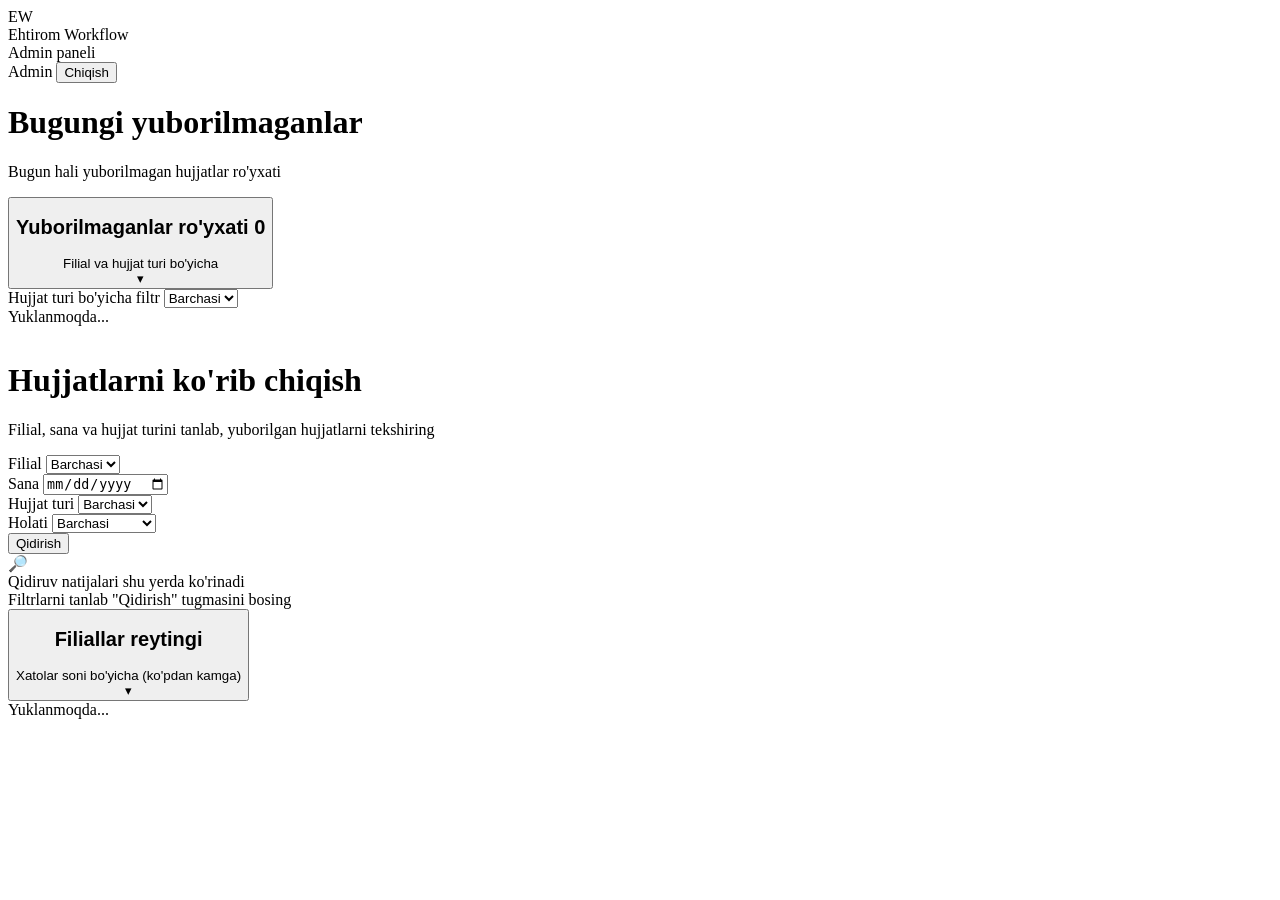
==== frontend/admin.html @ 8142ce18 "Add files via upload" ====
<!DOCTYPE html>
<html lang="uz">
<head>
<meta charset="UTF-8">
<meta name="viewport" content="width=device-width, initial-scale=1.0">
<title>Ehtirom Workflow — Admin paneli</title>
<link rel="preconnect" href="https://fonts.googleapis.com">
<link href="https://fonts.googleapis.com/css2?family=Manrope:wght@700;800&family=Inter:wght@400;500;600;700&display=swap" rel="stylesheet">
<link rel="stylesheet" href="css/style.css">
</head>
<body>

<header class="topbar">
  <div class="topbar__brand">
    <div class="topbar__mark">EW</div>
    <div>
      <div class="topbar__title">Ehtirom Workflow</div>
      <div class="topbar__subtitle">Admin paneli</div>
    </div>
  </div>
  <div class="topbar__right">
    <span class="badge-role">Admin</span>
    <button class="btn-logout" onclick="logout()">Chiqish</button>
  </div>
</header>

<main class="page">
  <div class="page-head">
    <h1>Bugungi yuborilmaganlar</h1>
    <p>Bugun hali yuborilmagan hujjatlar ro'yxati</p>
  </div>

  <div class="card" id="missingCard">
    <button type="button" class="collapsible-head" id="missingToggle" aria-expanded="false">
      <div>
        <h2>Yuborilmaganlar ro'yxati <span class="count-badge" id="missingCountBadge">0</span></h2>
        <div class="card-desc" style="margin-bottom:0;">Filial va hujjat turi bo'yicha</div>
      </div>
      <span class="collapsible-chevron" id="missingChevron">▾</span>
    </button>
    <div class="collapsible-body" id="missingBody">
      <div class="field" style="max-width:320px;">
        <label for="missingDocTypeFilter">Hujjat turi bo'yicha filtr</label>
        <select id="missingDocTypeFilter">
          <option value="">Barchasi</option>
        </select>
      </div>
      <div id="missingList">
        <div class="empty-state"><div class="empty-state__title">Yuklanmoqda...</div></div>
      </div>
    </div>
  </div>

  <div class="page-head" style="margin-top:36px;">
    <h1>Hujjatlarni ko'rib chiqish</h1>
    <p>Filial, sana va hujjat turini tanlab, yuborilgan hujjatlarni tekshiring</p>
  </div>

  <div class="card">
    <div class="search-grid">
      <div class="field" style="margin-bottom:0;">
        <label for="branchSelect">Filial</label>
        <select id="branchSelect">
          <option value="">Barchasi</option>
        </select>
      </div>
      <div class="field" style="margin-bottom:0;">
        <label for="dateInput">Sana</label>
        <input type="date" id="dateInput">
      </div>
      <div class="field" style="margin-bottom:0;">
        <label for="docTypeSelect">Hujjat turi</label>
        <select id="docTypeSelect">
          <option value="">Barchasi</option>
        </select>
      </div>
      <div class="field" style="margin-bottom:0;">
        <label for="statusFilterSelect">Holati</label>
        <select id="statusFilterSelect">
          <option value="">Barchasi</option>
          <option value="sent">Yuborilgan</option>
          <option value="notSent">Yuborilmagan</option>
        </select>
      </div>
      <button class="btn btn-primary" id="searchBtn">Qidirish</button>
    </div>
  </div>

  <div id="resultsWrap">
    <div class="empty-state">
      <div class="empty-state__icon">🔎</div>
      <div class="empty-state__title">Qidiruv natijalari shu yerda ko'rinadi</div>
      <div class="empty-state__desc">Filtrlarni tanlab "Qidirish" tugmasini bosing</div>
    </div>
  </div>

  <div class="card" id="rankingCard">
    <button type="button" class="collapsible-head" id="rankingToggle" aria-expanded="false">
      <div>
        <h2>Filiallar reytingi</h2>
        <div class="card-desc" style="margin-bottom:0;">Xatolar soni bo'yicha (ko'pdan kamga)</div>
      </div>
      <span class="collapsible-chevron" id="rankingChevron">▾</span>
    </button>
    <div class="collapsible-body" id="rankingBody">
      <div id="rankingList">
        <div class="empty-state"><div class="empty-state__title">Yuklanmoqda...</div></div>
      </div>
    </div>
  </div>
</main>

<script src="js/config.js"></script>
<script src="js/api.js"></script>
<script src="js/admin.js"></script>
</body>
</html>
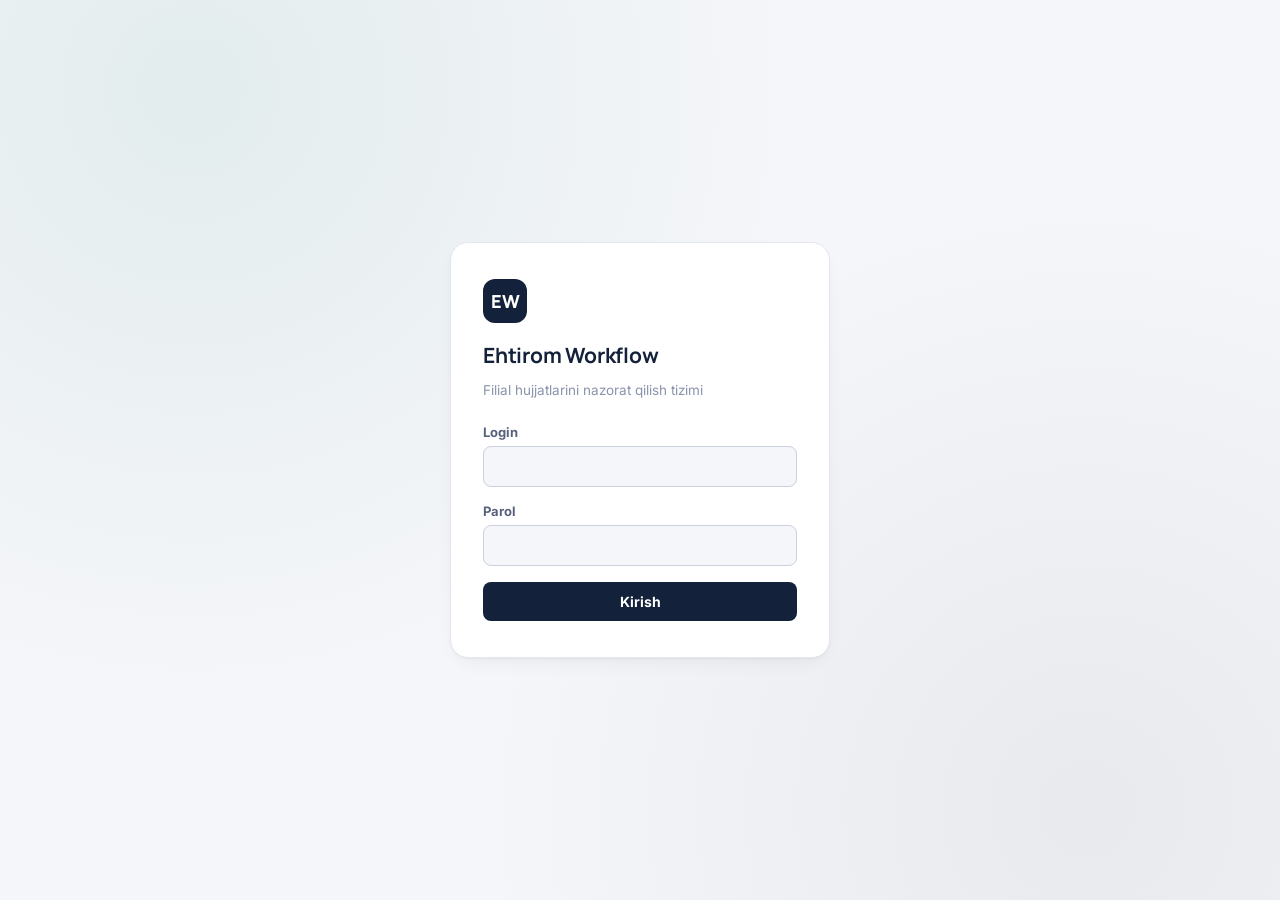
==== commit 21601410: "Update admin.html" ====
--- a/frontend/admin.html
+++ b/frontend/admin.html
@@ -19,6 +19,7 @@
     </div>
   </div>
   <div class="topbar__right">
+    <button type="button" class="rank-launcher" id="rankingOpenBtn">🏆 Reyting</button>
     <span class="badge-role">Admin</span>
     <button class="btn-logout" onclick="logout()">Chiqish</button>
   </div>
@@ -39,11 +40,19 @@
       <span class="collapsible-chevron" id="missingChevron">▾</span>
     </button>
     <div class="collapsible-body" id="missingBody">
-      <div class="field" style="max-width:320px;">
-        <label for="missingDocTypeFilter">Hujjat turi bo'yicha filtr</label>
-        <select id="missingDocTypeFilter">
-          <option value="">Barchasi</option>
-        </select>
+      <div class="missing-filters">
+        <div class="field" style="margin-bottom:0;">
+          <label for="missingBranchFilter">Filial bo'yicha filtr</label>
+          <select id="missingBranchFilter">
+            <option value="">Barchasi</option>
+          </select>
+        </div>
+        <div class="field" style="margin-bottom:0;">
+          <label for="missingDocTypeFilter">Hujjat turi bo'yicha filtr</label>
+          <select id="missingDocTypeFilter">
+            <option value="">Barchasi</option>
+          </select>
+        </div>
       </div>
       <div id="missingList">
         <div class="empty-state"><div class="empty-state__title">Yuklanmoqda...</div></div>
@@ -94,24 +103,24 @@
     </div>
   </div>
 
-  <div class="card" id="rankingCard">
-    <button type="button" class="collapsible-head" id="rankingToggle" aria-expanded="false">
-      <div>
-        <h2>Filiallar reytingi</h2>
-        <div class="card-desc" style="margin-bottom:0;">Xatolar soni bo'yicha (ko'pdan kamga)</div>
-      </div>
-      <span class="collapsible-chevron" id="rankingChevron">▾</span>
-    </button>
-    <div class="collapsible-body" id="rankingBody">
+</main>
+
+<!-- Reyting oynasi (modal) -->
+<div class="modal-overlay" id="rankingModal">
+  <div class="modal modal--wide">
+    <button type="button" class="modal__close" id="rankingCloseBtn">✕</button>
+    <h3 class="modal__title">Filiallar reytingi</h3>
+    <p class="modal__desc" style="margin-bottom:14px;">Xatolar soni bo'yicha (ko'pdan kamga)</p>
+    <div class="modal__body-scroll">
       <div id="rankingList">
         <div class="empty-state"><div class="empty-state__title">Yuklanmoqda...</div></div>
       </div>
     </div>
   </div>
-</main>
+</div>
 
 <script src="js/config.js"></script>
 <script src="js/api.js"></script>
 <script src="js/admin.js"></script>
 </body>
-</html>+</html>
--- a/frontend/css/style.css
+++ b/frontend/css/style.css
@@ -0,0 +1,640 @@
+/* ============================================
+   EHTIROM WORKFLOW — Dizayn tizimi
+   ============================================ */
+
+:root {
+  --bg: #F5F6F9;
+  --surface: #FFFFFF;
+  --ink: #14213A;
+  --ink-soft: #59627C;
+  --ink-faint: #8A93AC;
+  --line: #E4E7EE;
+  --line-strong: #CBD0DE;
+
+  --accent: #0E7C66;
+  --accent-ink: #0A5E4E;
+  --accent-soft: #E3F3EF;
+
+  --pending: #B7791F;
+  --pending-soft: #FBF1DF;
+
+  --danger: #B3261E;
+  --danger-soft: #FBEAE9;
+
+  --radius-sm: 8px;
+  --radius-md: 12px;
+  --radius-lg: 18px;
+
+  --shadow-card: 0 1px 2px rgba(20, 33, 58, 0.04), 0 8px 24px -12px rgba(20, 33, 58, 0.12);
+
+  --font-display: 'Manrope', 'Segoe UI', sans-serif;
+  --font-body: 'Inter', 'Segoe UI', sans-serif;
+}
+
+* { box-sizing: border-box; }
+
+html, body {
+  margin: 0;
+  padding: 0;
+  background: var(--bg);
+  color: var(--ink);
+  font-family: var(--font-body);
+  -webkit-font-smoothing: antialiased;
+}
+
+body {
+  min-height: 100vh;
+  display: flex;
+  flex-direction: column;
+}
+
+h1, h2, h3, h4 {
+  font-family: var(--font-display);
+  margin: 0;
+  letter-spacing: -0.01em;
+  color: var(--ink);
+}
+
+a { color: inherit; }
+
+button, input, select, textarea {
+  font-family: var(--font-body);
+  font-size: 14.5px;
+}
+
+:focus-visible {
+  outline: 2px solid var(--accent);
+  outline-offset: 2px;
+}
+
+/* ---------- Top bar ---------- */
+.topbar {
+  display: flex;
+  align-items: center;
+  justify-content: space-between;
+  padding: 16px 28px;
+  background: var(--surface);
+  border-bottom: 1px solid var(--line);
+  position: sticky;
+  top: 0;
+  z-index: 10;
+}
+
+.topbar__brand {
+  display: flex;
+  align-items: center;
+  gap: 10px;
+}
+
+.topbar__mark {
+  width: 34px;
+  height: 34px;
+  border-radius: 9px;
+  background: var(--ink);
+  color: #fff;
+  display: flex;
+  align-items: center;
+  justify-content: center;
+  font-family: var(--font-display);
+  font-weight: 800;
+  font-size: 15px;
+}
+
+.topbar__title {
+  font-family: var(--font-display);
+  font-weight: 800;
+  font-size: 17px;
+}
+
+.topbar__subtitle {
+  font-size: 12px;
+  color: var(--ink-faint);
+  margin-top: -2px;
+}
+
+.topbar__right {
+  display: flex;
+  align-items: center;
+  gap: 14px;
+}
+
+.badge-role {
+  font-size: 12px;
+  font-weight: 700;
+  padding: 5px 11px;
+  border-radius: 999px;
+  background: var(--accent-soft);
+  color: var(--accent-ink);
+  text-transform: uppercase;
+  letter-spacing: 0.03em;
+}
+
+.btn-logout {
+  border: 1px solid var(--line-strong);
+  background: transparent;
+  color: var(--ink-soft);
+  padding: 8px 14px;
+  border-radius: var(--radius-sm);
+  cursor: pointer;
+  font-weight: 600;
+  transition: all 0.15s ease;
+}
+.btn-logout:hover { border-color: var(--danger); color: var(--danger); }
+
+/* ---------- Layout ---------- */
+.page {
+  flex: 1;
+  width: 100%;
+  max-width: 980px;
+  margin: 0 auto;
+  padding: 32px 24px 64px;
+}
+
+.page-head {
+  margin-bottom: 24px;
+}
+
+.page-head h1 {
+  font-size: 24px;
+  font-weight: 800;
+}
+
+.page-head p {
+  color: var(--ink-soft);
+  margin-top: 6px;
+  font-size: 14.5px;
+}
+
+/* ---------- Card ---------- */
+.card {
+  background: var(--surface);
+  border: 1px solid var(--line);
+  border-radius: var(--radius-lg);
+  box-shadow: var(--shadow-card);
+  padding: 24px;
+  margin-bottom: 20px;
+}
+
+.card h2 {
+  font-size: 16px;
+  font-weight: 800;
+  margin-bottom: 4px;
+}
+
+.card .card-desc {
+  color: var(--ink-faint);
+  font-size: 13px;
+  margin-bottom: 18px;
+}
+
+/* ---------- Form elements ---------- */
+.field {
+  margin-bottom: 16px;
+}
+
+.field label {
+  display: block;
+  font-size: 13px;
+  font-weight: 700;
+  color: var(--ink-soft);
+  margin-bottom: 6px;
+}
+
+.field input[type="text"],
+.field input[type="password"],
+.field input[type="date"],
+.field select,
+.field textarea {
+  width: 100%;
+  padding: 11px 13px;
+  border: 1px solid var(--line-strong);
+  border-radius: var(--radius-sm);
+  background: var(--bg);
+  color: var(--ink);
+  transition: border-color 0.15s ease, background 0.15s ease;
+}
+
+.field textarea { resize: vertical; min-height: 72px; }
+
+.field input:focus,
+.field select:focus,
+.field textarea:focus {
+  border-color: var(--accent);
+  background: var(--surface);
+}
+
+.field-row {
+  display: grid;
+  grid-template-columns: 1fr 1fr 1fr;
+  gap: 14px;
+}
+
+@media (max-width: 720px) {
+  .field-row { grid-template-columns: 1fr; }
+}
+
+/* Custom file drop */
+.file-drop {
+  border: 1.5px dashed var(--line-strong);
+  border-radius: var(--radius-md);
+  padding: 22px;
+  text-align: center;
+  cursor: pointer;
+  background: var(--bg);
+  transition: border-color 0.15s ease, background 0.15s ease;
+}
+.file-drop:hover { border-color: var(--accent); background: var(--accent-soft); }
+.file-drop input { display: none; }
+.file-drop__icon { font-size: 22px; margin-bottom: 6px; }
+.file-drop__text { font-size: 13.5px; color: var(--ink-soft); }
+.file-drop__filename { font-weight: 700; color: var(--accent-ink); margin-top: 6px; font-size: 13px; }
+
+/* ---------- Buttons ---------- */
+.btn {
+  display: inline-flex;
+  align-items: center;
+  justify-content: center;
+  gap: 8px;
+  padding: 11px 20px;
+  border-radius: var(--radius-sm);
+  border: none;
+  font-weight: 700;
+  font-size: 14px;
+  cursor: pointer;
+  transition: transform 0.08s ease, opacity 0.15s ease, background 0.15s ease;
+}
+.btn:active { transform: scale(0.98); }
+.btn:disabled { opacity: 0.55; cursor: not-allowed; }
+
+.btn-primary { background: var(--ink); color: #fff; }
+.btn-primary:hover:not(:disabled) { background: #0d1830; }
+
+.btn-accent { background: var(--accent); color: #fff; }
+.btn-accent:hover:not(:disabled) { background: var(--accent-ink); }
+
+.btn-danger { background: var(--danger); color: #fff; }
+.btn-danger:hover:not(:disabled) { background: #8f1e18; }
+
+.btn-ghost { background: transparent; color: var(--ink-soft); border: 1px solid var(--line-strong); }
+.btn-ghost:hover:not(:disabled) { border-color: var(--ink-soft); color: var(--ink); }
+
+.btn-sm { padding: 7px 13px; font-size: 12.5px; border-radius: 7px; }
+.btn-block { width: 100%; }
+
+/* ---------- Status pill & stepper (signature element) ---------- */
+.status-pill {
+  display: inline-flex;
+  align-items: center;
+  gap: 6px;
+  font-size: 12px;
+  font-weight: 700;
+  padding: 5px 11px;
+  border-radius: 999px;
+  white-space: nowrap;
+}
+.status-pill::before {
+  content: '';
+  width: 6px;
+  height: 6px;
+  border-radius: 50%;
+  background: currentColor;
+}
+.status-pending { background: var(--pending-soft); color: var(--pending); }
+.status-approved { background: var(--accent-soft); color: var(--accent-ink); }
+.status-returned { background: var(--danger-soft); color: var(--danger); }
+.status-na { background: var(--bg); color: var(--ink-faint); border: 1px solid var(--line-strong); }
+
+.stepper {
+  display: flex;
+  align-items: center;
+  gap: 6px;
+  margin-top: 4px;
+}
+.stepper__node {
+  display: flex;
+  align-items: center;
+  gap: 6px;
+  font-size: 11px;
+  color: var(--ink-faint);
+  font-weight: 600;
+}
+.stepper__dot {
+  width: 7px;
+  height: 7px;
+  border-radius: 50%;
+  background: var(--line-strong);
+}
+.stepper__line {
+  width: 20px;
+  height: 1.5px;
+  background: var(--line-strong);
+}
+.stepper__node.is-done .stepper__dot { background: var(--accent); }
+.stepper__node.is-done { color: var(--ink-soft); }
+.stepper__node.is-active .stepper__dot { background: var(--pending); }
+.stepper__node.is-active { color: var(--pending); }
+.stepper__node.is-danger .stepper__dot { background: var(--danger); }
+.stepper__node.is-danger { color: var(--danger); }
+
+/* ---------- History list ---------- */
+.history-item {
+  display: flex;
+  align-items: center;
+  justify-content: space-between;
+  gap: 16px;
+  padding: 16px 4px;
+  border-bottom: 1px solid var(--line);
+}
+.history-item:last-child { border-bottom: none; }
+
+.history-item__main { flex: 1; min-width: 0; }
+.history-item__title { font-weight: 700; font-size: 14.5px; }
+.history-item__meta { font-size: 12.5px; color: var(--ink-faint); margin-top: 3px; }
+.history-item__note {
+  margin-top: 8px;
+  font-size: 12.5px;
+  background: var(--bg);
+  border-left: 3px solid var(--danger);
+  padding: 8px 10px;
+  border-radius: 6px;
+  color: var(--ink-soft);
+}
+.history-item__actions {
+  display: flex;
+  flex-direction: column;
+  align-items: flex-end;
+  gap: 8px;
+  flex-shrink: 0;
+}
+
+.empty-state {
+  text-align: center;
+  padding: 40px 20px;
+  color: var(--ink-faint);
+}
+.empty-state__icon { font-size: 30px; margin-bottom: 10px; }
+.empty-state__title { font-weight: 700; color: var(--ink-soft); margin-bottom: 4px; }
+.empty-state__desc { font-size: 13px; }
+
+/* ---------- Alerts ---------- */
+.alert {
+  padding: 12px 14px;
+  border-radius: var(--radius-sm);
+  font-size: 13.5px;
+  font-weight: 600;
+  margin-bottom: 16px;
+  display: none;
+}
+.alert.show { display: block; }
+.alert-error { background: var(--danger-soft); color: var(--danger); }
+.alert-success { background: var(--accent-soft); color: var(--accent-ink); }
+
+/* ---------- Login page ---------- */
+.login-shell {
+  min-height: 100vh;
+  display: flex;
+  align-items: center;
+  justify-content: center;
+  padding: 24px;
+  background:
+    radial-gradient(circle at 15% 10%, rgba(14,124,102,0.08), transparent 45%),
+    radial-gradient(circle at 85% 90%, rgba(20,33,58,0.06), transparent 45%),
+    var(--bg);
+}
+
+.login-card {
+  width: 100%;
+  max-width: 380px;
+  background: var(--surface);
+  border: 1px solid var(--line);
+  border-radius: var(--radius-lg);
+  box-shadow: var(--shadow-card);
+  padding: 36px 32px;
+}
+
+.login-card__mark {
+  width: 44px;
+  height: 44px;
+  border-radius: 12px;
+  background: var(--ink);
+  color: #fff;
+  display: flex;
+  align-items: center;
+  justify-content: center;
+  font-family: var(--font-display);
+  font-weight: 800;
+  font-size: 18px;
+  margin-bottom: 18px;
+}
+
+.login-card h1 {
+  font-size: 21px;
+  margin-bottom: 4px;
+}
+.login-card p.sub {
+  color: var(--ink-faint);
+  font-size: 13.5px;
+  margin-bottom: 26px;
+}
+
+/* ---------- Admin search bar ---------- */
+.search-grid {
+  display: grid;
+  grid-template-columns: 1fr 1fr 1fr auto;
+  gap: 12px;
+  align-items: end;
+}
+@media (max-width: 800px) {
+  .search-grid { grid-template-columns: 1fr; }
+}
+
+/* ---------- Result item (admin) ---------- */
+.result-card {
+  border: 1px solid var(--line);
+  border-radius: var(--radius-md);
+  padding: 18px;
+  margin-bottom: 14px;
+}
+.result-card__head {
+  display: flex;
+  justify-content: space-between;
+  align-items: flex-start;
+  gap: 12px;
+  margin-bottom: 10px;
+}
+.result-card__file {
+  display: inline-flex;
+  align-items: center;
+  gap: 8px;
+  font-size: 13.5px;
+  font-weight: 700;
+  color: var(--accent-ink);
+  text-decoration: none;
+  background: var(--accent-soft);
+  padding: 8px 12px;
+  border-radius: var(--radius-sm);
+  margin: 10px 0;
+}
+.result-card__actions {
+  display: flex;
+  gap: 10px;
+  flex-wrap: wrap;
+  margin-top: 12px;
+  padding-top: 12px;
+  border-top: 1px solid var(--line);
+}
+
+.review-box {
+  display: none;
+  margin-top: 12px;
+  padding: 14px;
+  background: var(--bg);
+  border-radius: var(--radius-sm);
+}
+.review-box.show { display: block; }
+
+.spinner {
+  width: 16px;
+  height: 16px;
+  border: 2px solid rgba(255,255,255,0.4);
+  border-top-color: #fff;
+  border-radius: 50%;
+  animation: spin 0.6s linear infinite;
+}
+/* Ochiq fon (masalan .btn-ghost) ustidagi tugmalar uchun — standart oq
+   spinner shu fonlarda deyarli ko'rinmay, tugma "bo'sh" (blank) bo'lib
+   qolganday tuyulardi. Shu sababli och/och fonli tugmalar uchun
+   to'q rangli spinner varianti ishlatiladi. */
+.spinner-dark {
+  border: 2px solid rgba(20, 33, 58, 0.2);
+  border-top-color: var(--ink);
+}
+@keyframes spin { to { transform: rotate(360deg); } }
+
+.text-faint { color: var(--ink-faint); font-size: 12.5px; }
+
+/* ---------- Ranking widget ---------- */
+.ranking-item {
+  display: flex;
+  align-items: center;
+  gap: 12px;
+  padding: 10px 4px;
+  border-bottom: 1px solid var(--line);
+}
+.ranking-item:last-child { border-bottom: none; }
+.ranking-item__rank {
+  width: 24px;
+  height: 24px;
+  border-radius: 50%;
+  background: var(--bg);
+  color: var(--ink-soft);
+  font-size: 12px;
+  font-weight: 800;
+  display: flex;
+  align-items: center;
+  justify-content: center;
+  flex-shrink: 0;
+}
+.ranking-item.is-top .ranking-item__rank { background: var(--danger-soft); color: var(--danger); }
+.ranking-item.is-self { background: var(--accent-soft); border-radius: 8px; padding-left: 8px; padding-right: 8px; }
+.ranking-item__name { flex: 1; font-size: 13.5px; font-weight: 600; }
+.ranking-item__count { font-size: 12.5px; font-weight: 800; color: var(--ink-soft); }
+
+/* ---------- Missing-today widget (admin) ---------- */
+.missing-item {
+  display: flex;
+  align-items: center;
+  justify-content: space-between;
+  gap: 10px;
+  padding: 10px 4px;
+  border-bottom: 1px solid var(--line);
+  font-size: 13.5px;
+}
+.missing-item:last-child { border-bottom: none; }
+.missing-item__branch { font-weight: 700; }
+.missing-item__doctype { color: var(--ink-faint); }
+
+/* ---------- Collapsible card (reyting dropdown) ---------- */
+.collapsible-head {
+  all: unset;
+  box-sizing: border-box;
+  display: flex;
+  align-items: center;
+  justify-content: space-between;
+  width: 100%;
+  cursor: pointer;
+  gap: 12px;
+}
+.collapsible-chevron {
+  flex-shrink: 0;
+  font-size: 13px;
+  color: var(--ink-faint);
+  transition: transform 0.18s ease;
+}
+.collapsible-chevron.is-open { transform: rotate(180deg); }
+
+.collapsible-body {
+  display: none;
+  margin-top: 18px;
+}
+.collapsible-body.is-open { display: block; }
+
+.count-badge {
+  display: inline-flex;
+  align-items: center;
+  justify-content: center;
+  min-width: 20px;
+  height: 20px;
+  padding: 0 6px;
+  margin-left: 6px;
+  border-radius: 999px;
+  background: var(--danger-soft);
+  color: var(--danger);
+  font-size: 11.5px;
+  font-weight: 800;
+  vertical-align: middle;
+}
+
+/* ---------- Modal (tasdiqlash oynasi) ---------- */
+.modal-overlay {
+  display: none;
+  position: fixed;
+  inset: 0;
+  background: rgba(20, 33, 58, 0.45);
+  align-items: center;
+  justify-content: center;
+  padding: 20px;
+  z-index: 100;
+}
+.modal-overlay.show { display: flex; }
+
+.modal {
+  width: 100%;
+  max-width: 400px;
+  background: var(--surface);
+  border-radius: var(--radius-lg);
+  box-shadow: var(--shadow-card);
+  padding: 26px;
+}
+.modal__title {
+  font-size: 17px;
+  margin-bottom: 10px;
+}
+.modal__desc {
+  font-size: 13.5px;
+  color: var(--ink-soft);
+  line-height: 1.55;
+  margin-bottom: 22px;
+}
+.modal__actions {
+  display: flex;
+  justify-content: flex-end;
+  gap: 10px;
+}
+
+/* ---------- Doc submit action row (Yuborish + Mavjud emas) ---------- */
+.btn-row {
+  display: flex;
+  gap: 10px;
+}
+.btn-row .btn-block { flex: 1; }
